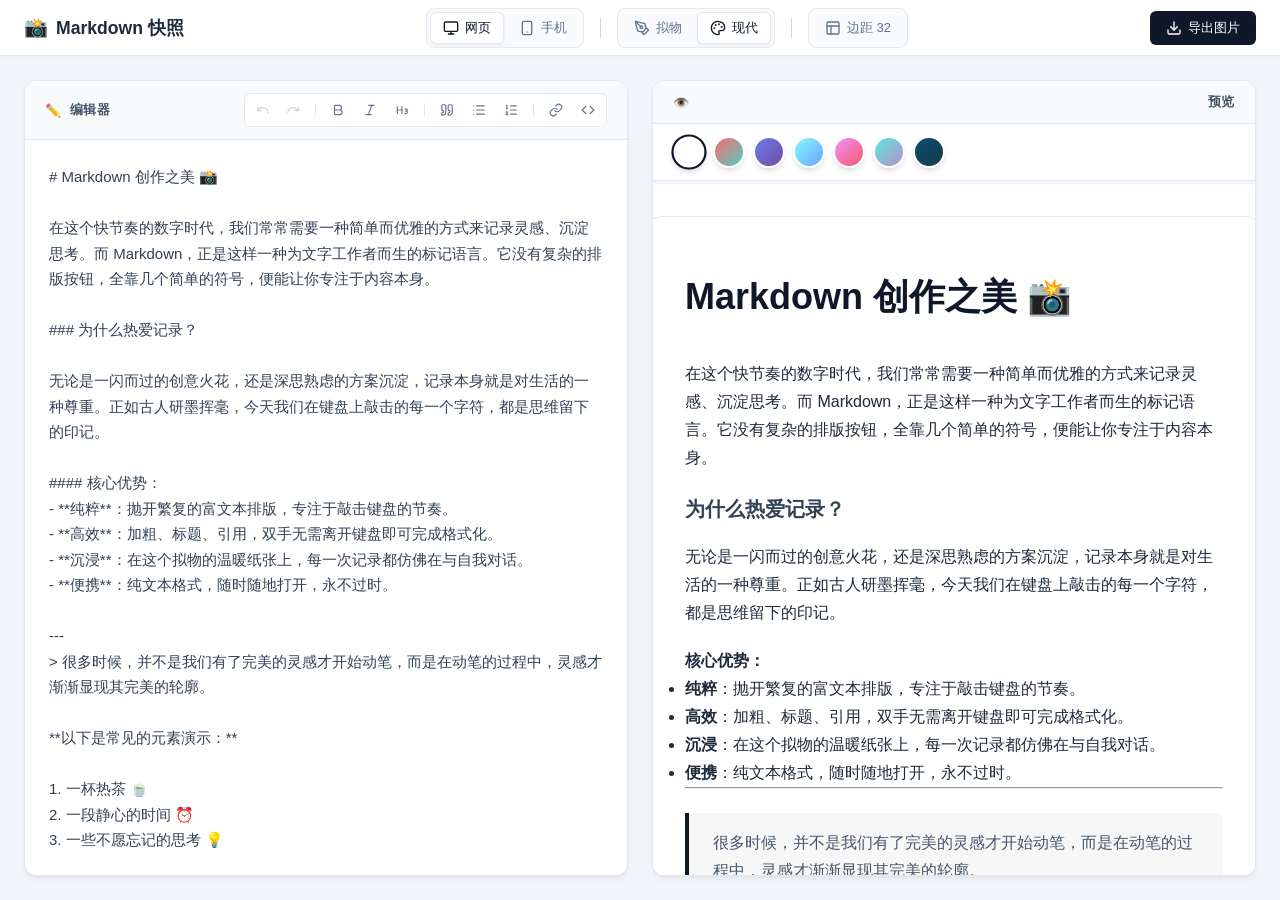
==== src/preview/index.html @ 245f3824 "feat: Markdown Snap Chrome Extension v1.0.0 - 监听复制 Markdown 内容，自动弹窗提示预览 - 100% 复刻 markdown-snap UI（现" ====
<!doctype html>
<html lang="en">
  <head>
    <meta charset="UTF-8" />
    <link rel="icon" type="image/x-icon" href="./favicon.ico" />
    <meta name="viewport" content="width=device-width, initial-scale=1.0" />
    <title>Markdown Snap - Preview & Export</title>
    <script type="module" crossorigin src="./assets/index-CHw6uaVV.js"></script>
    <link rel="stylesheet" crossorigin href="./assets/index-CfK6UpUb.css">
  </head>
  <body>
    <div id="root"></div>
  </body>
</html>
---- src/preview/assets/index-CfK6UpUb.css ----
:root{--primary-color:#0f172a;--bg-color:#f1f5f9;--header-height:56px;--border-color:#e2e8f0;--smart-bg:#fdfdfd;--smart-border:#e6dfd1;--smart-text:#6b5a49;--smart-meta:#c4bdbc}*{box-sizing:border-box;margin:0;padding:0}body{background-color:var(--bg-color);color:#334155;font-family:PingFang SC,Hiragino Sans GB,Microsoft YaHei,sans-serif;overflow:auto}.app-container{flex-direction:column;height:100vh;display:flex}.app-header{height:var(--header-height);border-bottom:1px solid var(--border-color);z-index:100;background:#fff;justify-content:space-between;align-items:center;padding:0 24px;display:flex;box-shadow:0 1px 2px #00000005}.logo{color:#1e293b;align-items:center;gap:8px;font-size:1.1rem;font-weight:700;display:flex}.logo:before{content:"📸";font-size:1.2rem}.toolbar-center{align-items:center;gap:12px;display:flex}.toolbar-right{align-items:center;display:flex}.control-group{background:#f8fafc;border:1px solid #e2e8f0;border-radius:8px;gap:4px;padding:4px;display:flex}.toolbar-divider{background-color:#cbd5e1;width:1px;height:20px;margin:0 4px}.toolbar-btn{cursor:pointer;color:#64748b;background:0 0;border:none;border-radius:6px;align-items:center;gap:6px;padding:6px 12px;font-size:13px;font-weight:500;transition:all .2s;display:flex}.toolbar-btn:hover{color:#334155;background:#e2e8f0}.toolbar-btn.active{color:#0f172a;background:#fff;border:1px solid #e2e8f0;margin:-1px;box-shadow:0 1px 3px #00000014}.download-btn{color:#fff;cursor:pointer;background:#0f172a;border:none;border-radius:6px;align-items:center;gap:6px;padding:8px 16px;font-size:13px;font-weight:500;transition:background .2s;display:flex}.download-btn:hover{background:#1e293b}.app-main{flex:1;gap:24px;padding:24px;display:flex;overflow:hidden}.editor-section,.preview-section{background:#fff;border:1px solid #e2e8f0;border-radius:12px;flex-direction:column;flex:1;min-width:0;display:flex;overflow:hidden;box-shadow:0 4px 6px -1px #0000000d,0 2px 4px -2px #0000000d}.section-header{color:#475569;text-transform:uppercase;letter-spacing:.05em;background:#f8fafc;border-bottom:1px solid #e2e8f0;justify-content:space-between;align-items:center;gap:8px;padding:12px 20px;font-size:13px;font-weight:600;display:flex}.editor-toolbar{background:#fff;border:1px solid #e2e8f0;border-radius:6px;align-items:center;gap:4px;margin-left:auto;padding:2px 4px;display:flex}.editor-toolbar button{color:#64748b;cursor:pointer;background:0 0;border:none;border-radius:4px;justify-content:center;align-items:center;width:28px;height:28px;transition:all .2s;display:flex}.editor-toolbar button:hover:not(:disabled){color:#0f172a;background:#f1f5f9}.editor-toolbar button:disabled{opacity:.3;cursor:not-allowed}.history-controls{align-items:center;gap:2px;display:flex}.toolbar-v-divider{background:#e2e8f0;width:1px;height:14px;margin:0 4px}.editor-section .section-header:before{content:"✏️"}.preview-section .section-header:before{content:"👁️"}.section-content{flex-direction:column;flex:1;display:flex;position:relative;overflow:hidden}.editor-section textarea{resize:none;color:#334155;background:0 0;border:none;outline:none;width:100%;height:100%;padding:24px;font-family:inherit;font-size:15px;line-height:1.7}.preview-section .section-content.modern-bg{background:#f1f5f9}.preview-section .section-content.smartisan-bg{background-color:#cbd5e1;background-image:radial-gradient(circle at 2px 2px,#0000000d 1px,#0000 0);background-size:12px 12px}.background-presets{z-index:10;background:#fff;border-bottom:1px solid #e2e8f0;gap:8px;padding:12px 20px;display:flex;position:absolute;top:0;left:0;right:0}.preset{cursor:pointer;border:2px solid #fff;border-radius:50%;width:32px;height:32px;transition:all .3s cubic-bezier(.4,0,.2,1);box-shadow:0 4px 6px -1px #0000001a,0 2px 4px -1px #0000000f}.preset:hover{transform:translateY(-2px)scale(1.1);box-shadow:0 10px 15px -3px #00000026}.preset.selected{border-color:#0f172a;transform:scale(1.1)}.preview-scroll-container{flex:1;justify-content:center;align-items:flex-start;padding:60px 40px;display:flex;overflow:auto}.preview-wrapper{flex-shrink:0;height:fit-content;min-height:400px;transition:width .3s}.preview-wrapper.mobile{width:375px}.preview-wrapper.web{width:700px}.modern-theme{justify-content:center;align-items:center;transition:all .4s;display:flex}.modern-card{-webkit-backdrop-filter:blur(28px)saturate(180%);background:#ffffffd1;border:1px solid #ffffff4d;border-radius:28px;width:100%;padding:48px;transition:all .3s;box-shadow:0 10px 15px -3px #0000000d,0 20px 25px -5px #0000000d,inset 0 0 0 1px #ffffff80}.modern-card.pure-white{-webkit-backdrop-filter:none;background:#fff;border:1px solid #e2e8f0;box-shadow:0 10px 30px -10px #0000000d}.modern-card .markdown-body{color:#1e293b;font-family:-apple-system,BlinkMacSystemFont,Segoe UI,Roboto,Helvetica Neue,Arial,sans-serif;font-size:16px;line-height:1.75}.modern-footer{opacity:.4;isolation:isolate;justify-content:flex-end;align-items:center;gap:8px;margin-top:32px;transition:opacity .3s;display:flex}.modern-card:hover .modern-footer{opacity:.8}.modern-logo-img{object-fit:contain;filter:url("data:image/svg+xml;utf8,<svg xmlns='http://www.w3.org/2000/svg'><filter id='remove-white'><feColorMatrix type='matrix' values='1 0 0 0 0 0 1 0 0 0 0 0 1 0 0 -1 -1 -1 1 0'/></filter></svg>#remove-white");width:24px;height:24px;transition:transform .3s}.modern-card:hover .modern-logo-img{transform:scale(1.1)}.modern-footer .text-en{color:#0f172a;letter-spacing:.02em;font-family:-apple-system,system-ui,sans-serif;font-size:12px;font-weight:500}.modern-theme .markdown-body h1{color:#0f172a;margin-bottom:2rem;font-size:2.25rem;font-weight:800}.modern-theme .markdown-body h2{color:#1e293b;margin-top:2rem;margin-bottom:1.5rem;font-size:1.5rem;font-weight:700}.modern-theme .markdown-body h3{color:#334155;margin-bottom:1rem;font-size:1.25rem;font-weight:600}.modern-theme .markdown-body p{margin-bottom:1.25rem}.modern-theme .markdown-body blockquote{color:#475569;background:#0f172a08;border-left:4px solid #0f172a;border-radius:0 8px 8px 0;margin:1.5rem 0;padding:1rem 1.5rem;font-style:normal}.smartisan-theme{border-radius:0;overflow:hidden;box-shadow:0 4px 30px #0000000f;background-color:var(--smart-bg)!important;padding:40px!important}.smartisan-container{flex-direction:column;display:flex}.smartisan-paper{border:1px solid var(--smart-border);background:var(--smart-bg);padding:4px}.smartisan-inner-border{border:1px solid var(--smart-border);min-height:300px;padding:60px 48px;position:relative}.smartisan-inner-border .corner{border:1px solid var(--smart-border);background:var(--smart-bg);width:5px;height:5px;position:absolute}.corner-tl{top:-3px;left:-3px}.corner-tr{top:-3px;right:-3px}.corner-bl{bottom:-3px;left:-3px}.corner-br{bottom:-3px;right:-3px}.smartisan-inner-border .markdown-body{color:var(--smart-text);letter-spacing:.02em;font-family:PingFang SC,Hiragino Sans GB,Microsoft YaHei,sans-serif;font-size:18px;line-height:2!important}.smartisan-inner-border .markdown-body h1,.smartisan-inner-border .markdown-body h2,.smartisan-inner-border .markdown-body h3{color:#5c4a3b;font-weight:500;line-height:1.6;margin-bottom:32px!important}.smartisan-inner-border .markdown-body strong{color:#4a3a2a;font-weight:600}.smartisan-inner-border .markdown-body em{color:#8e8071;font-style:italic}.smartisan-inner-border .markdown-body p,.smartisan-inner-border .markdown-body ul,.smartisan-inner-border .markdown-body table{margin-bottom:24px!important}.smartisan-footer{color:var(--smart-meta);justify-content:flex-end;align-items:center;gap:8px;margin-top:24px;padding-right:12px;display:flex}.smartisan-logo-img{object-fit:contain;opacity:.9;filter:grayscale()contrast(1.1)url("data:image/svg+xml;utf8,<svg xmlns='http://www.w3.org/2000/svg'><filter id='remove-white-smart'><feColorMatrix type='matrix' values='1 0 0 0 0 0 1 0 0 0 0 0 1 0 0 -1 -1 -1 1 0'/></filter></svg>#remove-white-smart");width:24px;height:24px}.smartisan-footer .text-cn{font-size:14px;font-weight:400}.smartisan-footer .text-en{opacity:.8;font-family:Arial,sans-serif;font-size:13px}.markdown-body table{border-collapse:collapse;width:100%;margin-bottom:24px}.markdown-body th,.markdown-body td{border:1px solid #00000014;padding:10px}.smartisan-inner-border .markdown-body th,.smartisan-inner-border .markdown-body td{border:1px solid var(--smart-border)}.markdown-body blockquote{border-left:4px solid var(--smart-border);color:#8e8071;padding-left:15px;font-style:italic}.preview-wrapper.mobile.smartisan-theme{padding:24px!important}.preview-wrapper.mobile .smartisan-inner-border{padding:36px 24px}.preview-wrapper.mobile .smartisan-inner-border .markdown-body{font-size:15px;line-height:1.8!important}.preview-wrapper.mobile .smartisan-inner-border .markdown-body h1{font-size:1.5em;margin-bottom:20px!important}.preview-wrapper.mobile .smartisan-inner-border .markdown-body h2{font-size:1.3em;margin-bottom:20px!important}.preview-wrapper.mobile .smartisan-inner-border .markdown-body h3{font-size:1.1em;margin-bottom:16px!important}@media (width<=1024px){.app-main{flex-direction:column;gap:16px;padding:16px;overflow:auto}.editor-section,.preview-section{flex:none;height:600px}.app-header{padding:0 16px;overflow-x:auto}}
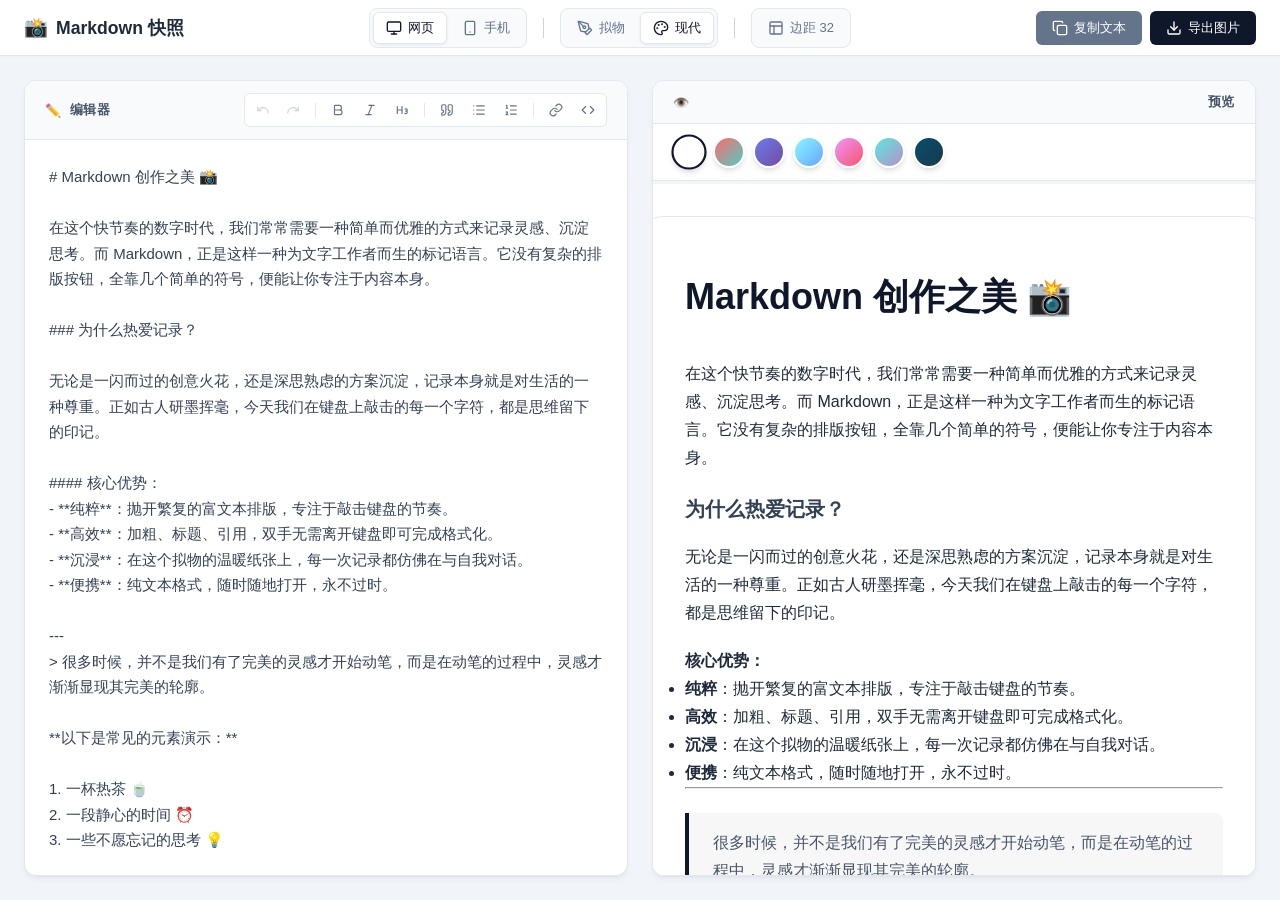
==== commit 488d0236: "feat: add copy rendered HTML button - 新增「复制文本」按钮，复制渲染后的 HTML 内容 - 保留 Markdown 渲染后的样式 - 复制成功后显示「已复制」反" ====
--- a/src/preview/index.html
+++ b/src/preview/index.html
@@ -5,8 +5,8 @@
     <link rel="icon" type="image/x-icon" href="./favicon.ico" />
     <meta name="viewport" content="width=device-width, initial-scale=1.0" />
     <title>Markdown Snap - Preview & Export</title>
-    <script type="module" crossorigin src="./assets/index-CHw6uaVV.js"></script>
-    <link rel="stylesheet" crossorigin href="./assets/index-CfK6UpUb.css">
+    <script type="module" crossorigin src="./assets/index-DLfY-dYu.js"></script>
+    <link rel="stylesheet" crossorigin href="./assets/index-CtZn5NoP.css">
   </head>
   <body>
     <div id="root"></div>
--- a/src/preview/assets/index-CtZn5NoP.css
+++ b/src/preview/assets/index-CtZn5NoP.css
@@ -0,0 +1 @@
+:root{--primary-color:#0f172a;--bg-color:#f1f5f9;--header-height:56px;--border-color:#e2e8f0;--smart-bg:#fdfdfd;--smart-border:#e6dfd1;--smart-text:#6b5a49;--smart-meta:#c4bdbc}*{box-sizing:border-box;margin:0;padding:0}body{background-color:var(--bg-color);color:#334155;font-family:PingFang SC,Hiragino Sans GB,Microsoft YaHei,sans-serif;overflow:auto}.app-container{flex-direction:column;height:100vh;display:flex}.app-header{height:var(--header-height);border-bottom:1px solid var(--border-color);z-index:100;background:#fff;justify-content:space-between;align-items:center;padding:0 24px;display:flex;box-shadow:0 1px 2px #00000005}.logo{color:#1e293b;align-items:center;gap:8px;font-size:1.1rem;font-weight:700;display:flex}.logo:before{content:"📸";font-size:1.2rem}.toolbar-center{align-items:center;gap:12px;display:flex}.toolbar-right{align-items:center;display:flex}.control-group{background:#f8fafc;border:1px solid #e2e8f0;border-radius:8px;gap:4px;padding:4px;display:flex}.toolbar-divider{background-color:#cbd5e1;width:1px;height:20px;margin:0 4px}.toolbar-btn{cursor:pointer;color:#64748b;background:0 0;border:none;border-radius:6px;align-items:center;gap:6px;padding:6px 12px;font-size:13px;font-weight:500;transition:all .2s;display:flex}.toolbar-btn:hover{color:#334155;background:#e2e8f0}.toolbar-btn.active{color:#0f172a;background:#fff;border:1px solid #e2e8f0;margin:-1px;box-shadow:0 1px 3px #00000014}.download-btn{color:#fff;cursor:pointer;background:#0f172a;border:none;border-radius:6px;align-items:center;gap:6px;padding:8px 16px;font-size:13px;font-weight:500;transition:background .2s;display:flex}.download-btn:hover{background:#1e293b}.copy-btn{background:#64748b}.copy-btn:hover{background:#475569}.toolbar-right{align-items:center;gap:8px;display:flex}.app-main{flex:1;gap:24px;padding:24px;display:flex;overflow:hidden}.editor-section,.preview-section{background:#fff;border:1px solid #e2e8f0;border-radius:12px;flex-direction:column;flex:1;min-width:0;display:flex;overflow:hidden;box-shadow:0 4px 6px -1px #0000000d,0 2px 4px -2px #0000000d}.section-header{color:#475569;text-transform:uppercase;letter-spacing:.05em;background:#f8fafc;border-bottom:1px solid #e2e8f0;justify-content:space-between;align-items:center;gap:8px;padding:12px 20px;font-size:13px;font-weight:600;display:flex}.editor-toolbar{background:#fff;border:1px solid #e2e8f0;border-radius:6px;align-items:center;gap:4px;margin-left:auto;padding:2px 4px;display:flex}.editor-toolbar button{color:#64748b;cursor:pointer;background:0 0;border:none;border-radius:4px;justify-content:center;align-items:center;width:28px;height:28px;transition:all .2s;display:flex}.editor-toolbar button:hover:not(:disabled){color:#0f172a;background:#f1f5f9}.editor-toolbar button:disabled{opacity:.3;cursor:not-allowed}.history-controls{align-items:center;gap:2px;display:flex}.toolbar-v-divider{background:#e2e8f0;width:1px;height:14px;margin:0 4px}.editor-section .section-header:before{content:"✏️"}.preview-section .section-header:before{content:"👁️"}.section-content{flex-direction:column;flex:1;display:flex;position:relative;overflow:hidden}.editor-section textarea{resize:none;color:#334155;background:0 0;border:none;outline:none;width:100%;height:100%;padding:24px;font-family:inherit;font-size:15px;line-height:1.7}.preview-section .section-content.modern-bg{background:#f1f5f9}.preview-section .section-content.smartisan-bg{background-color:#cbd5e1;background-image:radial-gradient(circle at 2px 2px,#0000000d 1px,#0000 0);background-size:12px 12px}.background-presets{z-index:10;background:#fff;border-bottom:1px solid #e2e8f0;gap:8px;padding:12px 20px;display:flex;position:absolute;top:0;left:0;right:0}.preset{cursor:pointer;border:2px solid #fff;border-radius:50%;width:32px;height:32px;transition:all .3s cubic-bezier(.4,0,.2,1);box-shadow:0 4px 6px -1px #0000001a,0 2px 4px -1px #0000000f}.preset:hover{transform:translateY(-2px)scale(1.1);box-shadow:0 10px 15px -3px #00000026}.preset.selected{border-color:#0f172a;transform:scale(1.1)}.preview-scroll-container{flex:1;justify-content:center;align-items:flex-start;padding:60px 40px;display:flex;overflow:auto}.preview-wrapper{flex-shrink:0;height:fit-content;min-height:400px;transition:width .3s}.preview-wrapper.mobile{width:375px}.preview-wrapper.web{width:700px}.modern-theme{justify-content:center;align-items:center;transition:all .4s;display:flex}.modern-card{-webkit-backdrop-filter:blur(28px)saturate(180%);background:#ffffffd1;border:1px solid #ffffff4d;border-radius:28px;width:100%;padding:48px;transition:all .3s;box-shadow:0 10px 15px -3px #0000000d,0 20px 25px -5px #0000000d,inset 0 0 0 1px #ffffff80}.modern-card.pure-white{-webkit-backdrop-filter:none;background:#fff;border:1px solid #e2e8f0;box-shadow:0 10px 30px -10px #0000000d}.modern-card .markdown-body{color:#1e293b;font-family:-apple-system,BlinkMacSystemFont,Segoe UI,Roboto,Helvetica Neue,Arial,sans-serif;font-size:16px;line-height:1.75}.modern-footer{opacity:.4;isolation:isolate;justify-content:flex-end;align-items:center;gap:8px;margin-top:32px;transition:opacity .3s;display:flex}.modern-card:hover .modern-footer{opacity:.8}.modern-logo-img{object-fit:contain;filter:url("data:image/svg+xml;utf8,<svg xmlns='http://www.w3.org/2000/svg'><filter id='remove-white'><feColorMatrix type='matrix' values='1 0 0 0 0 0 1 0 0 0 0 0 1 0 0 -1 -1 -1 1 0'/></filter></svg>#remove-white");width:24px;height:24px;transition:transform .3s}.modern-card:hover .modern-logo-img{transform:scale(1.1)}.modern-footer .text-en{color:#0f172a;letter-spacing:.02em;font-family:-apple-system,system-ui,sans-serif;font-size:12px;font-weight:500}.modern-theme .markdown-body h1{color:#0f172a;margin-bottom:2rem;font-size:2.25rem;font-weight:800}.modern-theme .markdown-body h2{color:#1e293b;margin-top:2rem;margin-bottom:1.5rem;font-size:1.5rem;font-weight:700}.modern-theme .markdown-body h3{color:#334155;margin-bottom:1rem;font-size:1.25rem;font-weight:600}.modern-theme .markdown-body p{margin-bottom:1.25rem}.modern-theme .markdown-body blockquote{color:#475569;background:#0f172a08;border-left:4px solid #0f172a;border-radius:0 8px 8px 0;margin:1.5rem 0;padding:1rem 1.5rem;font-style:normal}.smartisan-theme{border-radius:0;overflow:hidden;box-shadow:0 4px 30px #0000000f;background-color:var(--smart-bg)!important;padding:40px!important}.smartisan-container{flex-direction:column;display:flex}.smartisan-paper{border:1px solid var(--smart-border);background:var(--smart-bg);padding:4px}.smartisan-inner-border{border:1px solid var(--smart-border);min-height:300px;padding:60px 48px;position:relative}.smartisan-inner-border .corner{border:1px solid var(--smart-border);background:var(--smart-bg);width:5px;height:5px;position:absolute}.corner-tl{top:-3px;left:-3px}.corner-tr{top:-3px;right:-3px}.corner-bl{bottom:-3px;left:-3px}.corner-br{bottom:-3px;right:-3px}.smartisan-inner-border .markdown-body{color:var(--smart-text);letter-spacing:.02em;font-family:PingFang SC,Hiragino Sans GB,Microsoft YaHei,sans-serif;font-size:18px;line-height:2!important}.smartisan-inner-border .markdown-body h1,.smartisan-inner-border .markdown-body h2,.smartisan-inner-border .markdown-body h3{color:#5c4a3b;font-weight:500;line-height:1.6;margin-bottom:32px!important}.smartisan-inner-border .markdown-body strong{color:#4a3a2a;font-weight:600}.smartisan-inner-border .markdown-body em{color:#8e8071;font-style:italic}.smartisan-inner-border .markdown-body p,.smartisan-inner-border .markdown-body ul,.smartisan-inner-border .markdown-body table{margin-bottom:24px!important}.smartisan-footer{color:var(--smart-meta);justify-content:flex-end;align-items:center;gap:8px;margin-top:24px;padding-right:12px;display:flex}.smartisan-logo-img{object-fit:contain;opacity:.9;filter:grayscale()contrast(1.1)url("data:image/svg+xml;utf8,<svg xmlns='http://www.w3.org/2000/svg'><filter id='remove-white-smart'><feColorMatrix type='matrix' values='1 0 0 0 0 0 1 0 0 0 0 0 1 0 0 -1 -1 -1 1 0'/></filter></svg>#remove-white-smart");width:24px;height:24px}.smartisan-footer .text-cn{font-size:14px;font-weight:400}.smartisan-footer .text-en{opacity:.8;font-family:Arial,sans-serif;font-size:13px}.markdown-body table{border-collapse:collapse;width:100%;margin-bottom:24px}.markdown-body th,.markdown-body td{border:1px solid #00000014;padding:10px}.smartisan-inner-border .markdown-body th,.smartisan-inner-border .markdown-body td{border:1px solid var(--smart-border)}.markdown-body blockquote{border-left:4px solid var(--smart-border);color:#8e8071;padding-left:15px;font-style:italic}.preview-wrapper.mobile.smartisan-theme{padding:24px!important}.preview-wrapper.mobile .smartisan-inner-border{padding:36px 24px}.preview-wrapper.mobile .smartisan-inner-border .markdown-body{font-size:15px;line-height:1.8!important}.preview-wrapper.mobile .smartisan-inner-border .markdown-body h1{font-size:1.5em;margin-bottom:20px!important}.preview-wrapper.mobile .smartisan-inner-border .markdown-body h2{font-size:1.3em;margin-bottom:20px!important}.preview-wrapper.mobile .smartisan-inner-border .markdown-body h3{font-size:1.1em;margin-bottom:16px!important}@media (width<=1024px){.app-main{flex-direction:column;gap:16px;padding:16px;overflow:auto}.editor-section,.preview-section{flex:none;height:600px}.app-header{padding:0 16px;overflow-x:auto}}
